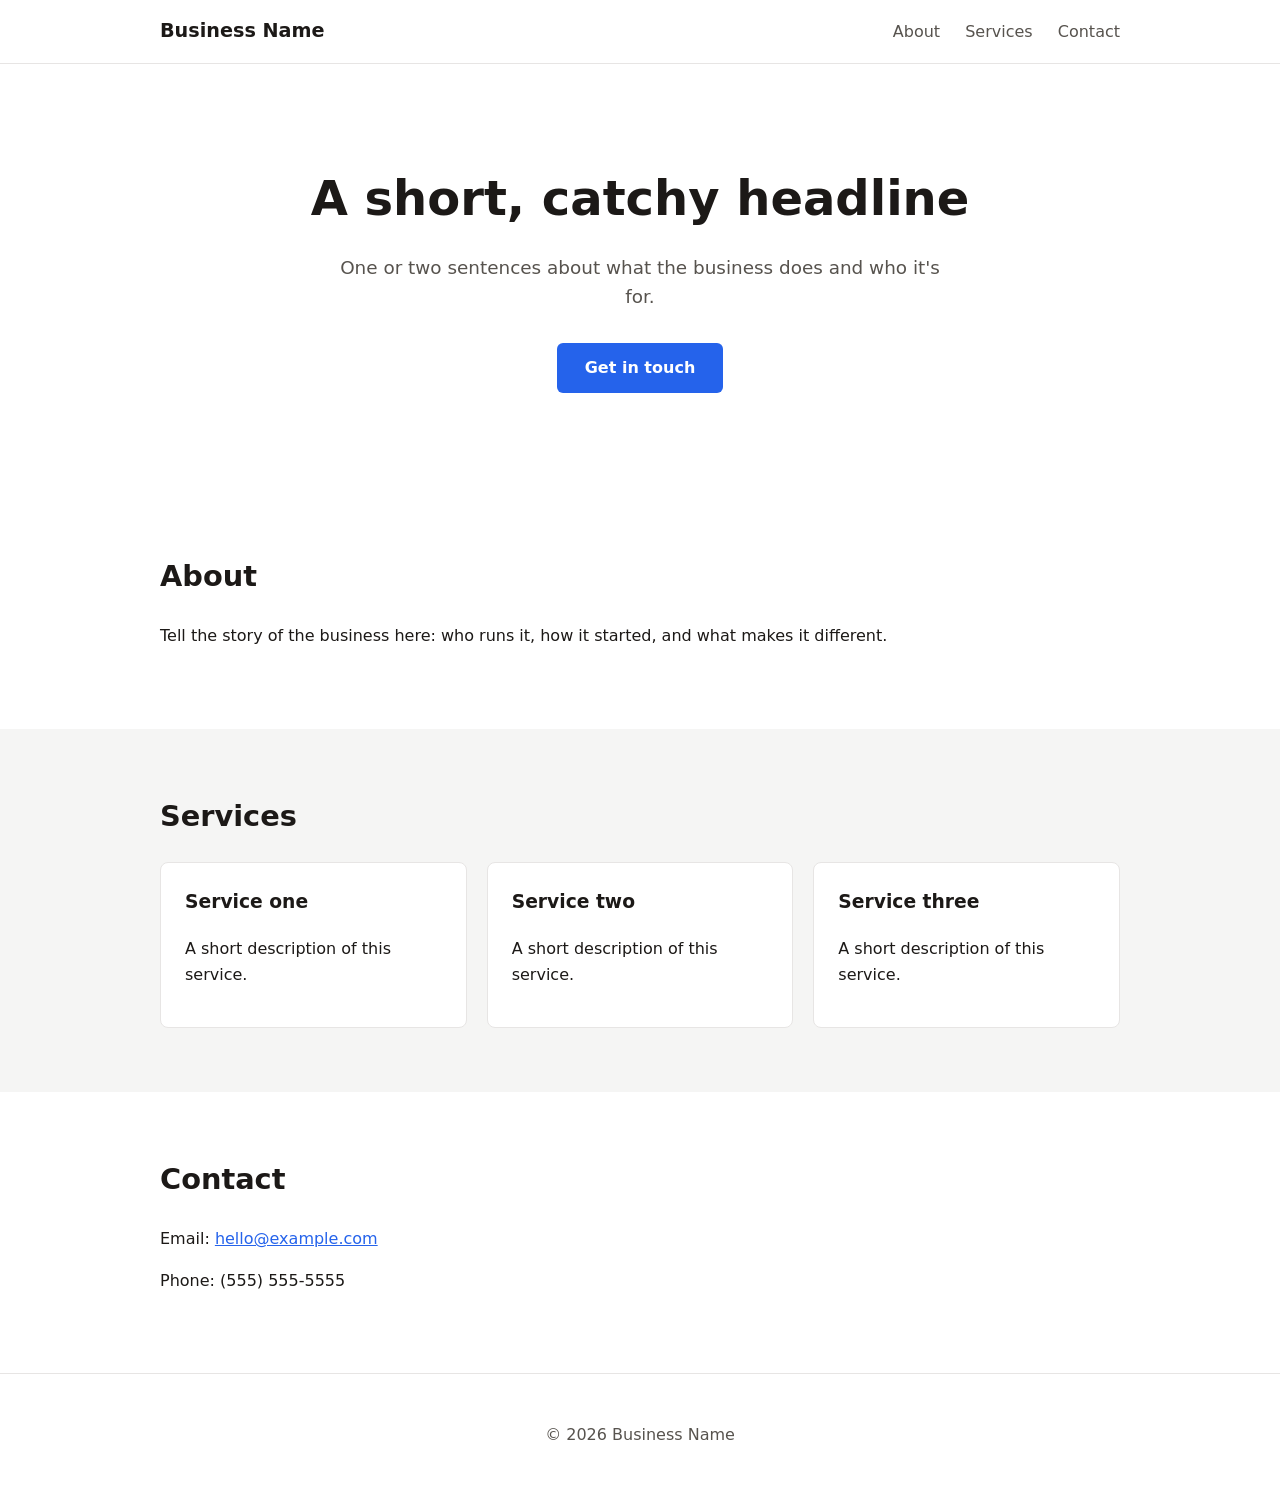
==== index.html @ 0d196f7b "Initial starter website Co-Authored-By: Claude Opus 5.5 <noreply@anthropic.com>" ====
<!DOCTYPE html>
<html lang="en">
<head>
  <meta charset="UTF-8">
  <meta name="viewport" content="width=device-width, initial-scale=1.0">
  <title>Business Name</title>
  <meta name="description" content="A short description of the business.">
  <link rel="stylesheet" href="style.css">
</head>
<body>
  <header class="site-header">
    <div class="container nav">
      <a href="#" class="logo">Business Name</a>
      <nav>
        <a href="#about">About</a>
        <a href="#services">Services</a>
        <a href="#contact">Contact</a>
      </nav>
    </div>
  </header>

  <main>
    <section class="hero">
      <div class="container">
        <h1>A short, catchy headline</h1>
        <p>One or two sentences about what the business does and who it's for.</p>
        <a href="#contact" class="button">Get in touch</a>
      </div>
    </section>

    <section id="about" class="section">
      <div class="container">
        <h2>About</h2>
        <p>Tell the story of the business here: who runs it, how it started, and what makes it different.</p>
      </div>
    </section>

    <section id="services" class="section alt">
      <div class="container">
        <h2>Services</h2>
        <div class="cards">
          <div class="card">
            <h3>Service one</h3>
            <p>A short description of this service.</p>
          </div>
          <div class="card">
            <h3>Service two</h3>
            <p>A short description of this service.</p>
          </div>
          <div class="card">
            <h3>Service three</h3>
            <p>A short description of this service.</p>
          </div>
        </div>
      </div>
    </section>

    <section id="contact" class="section">
      <div class="container">
        <h2>Contact</h2>
        <p>Email: <a href="mailto:hello@example.com">hello@example.com</a></p>
        <p>Phone: (555) 555-5555</p>
      </div>
    </section>
  </main>

  <footer class="site-footer">
    <div class="container">
      <p>&copy; <span id="year"></span> Business Name</p>
    </div>
  </footer>

  <script>document.getElementById('year').textContent = new Date().getFullYear();</script>
</body>
</html>
---- style.css ----
:root {
  --color-bg: #ffffff;
  --color-alt-bg: #f5f5f4;
  --color-text: #1c1917;
  --color-muted: #57534e;
  --color-accent: #2563eb;
  --font: system-ui, -apple-system, "Segoe UI", Roboto, sans-serif;
  --max-width: 1000px;
}

* { box-sizing: border-box; }

body {
  margin: 0;
  font-family: var(--font);
  color: var(--color-text);
  background: var(--color-bg);
  line-height: 1.6;
}

a { color: var(--color-accent); }

.container {
  max-width: var(--max-width);
  margin: 0 auto;
  padding: 0 20px;
}

.site-header {
  border-bottom: 1px solid #e7e5e4;
  position: sticky;
  top: 0;
  background: var(--color-bg);
}

.nav {
  display: flex;
  justify-content: space-between;
  align-items: center;
  flex-wrap: wrap;
  gap: 12px;
  padding-top: 16px;
  padding-bottom: 16px;
}

.logo {
  font-weight: 700;
  font-size: 1.2rem;
  color: var(--color-text);
  text-decoration: none;
}

nav a {
  margin-left: 20px;
  color: var(--color-muted);
  text-decoration: none;
}
nav a:first-child { margin-left: 0; }
nav a:hover { color: var(--color-text); }

.hero {
  padding: 96px 0;
  text-align: center;
}
.hero h1 { font-size: clamp(2rem, 5vw, 3rem); margin: 0 0 16px; }
.hero p { font-size: 1.15rem; color: var(--color-muted); max-width: 600px; margin: 0 auto 32px; }

.button {
  display: inline-block;
  padding: 12px 28px;
  background: var(--color-accent);
  color: #fff;
  border-radius: 6px;
  text-decoration: none;
  font-weight: 600;
}
.button:hover { opacity: 0.9; }

.section { padding: 64px 0; }
.section.alt { background: var(--color-alt-bg); }
.section h2 { font-size: 1.8rem; margin-top: 0; }

.cards {
  display: grid;
  grid-template-columns: repeat(auto-fit, minmax(240px, 1fr));
  gap: 20px;
}
.card {
  background: var(--color-bg);
  padding: 24px;
  border-radius: 8px;
  border: 1px solid #e7e5e4;
}
.card h3 { margin-top: 0; }

.site-footer {
  padding: 32px 0;
  text-align: center;
  color: var(--color-muted);
  border-top: 1px solid #e7e5e4;
}
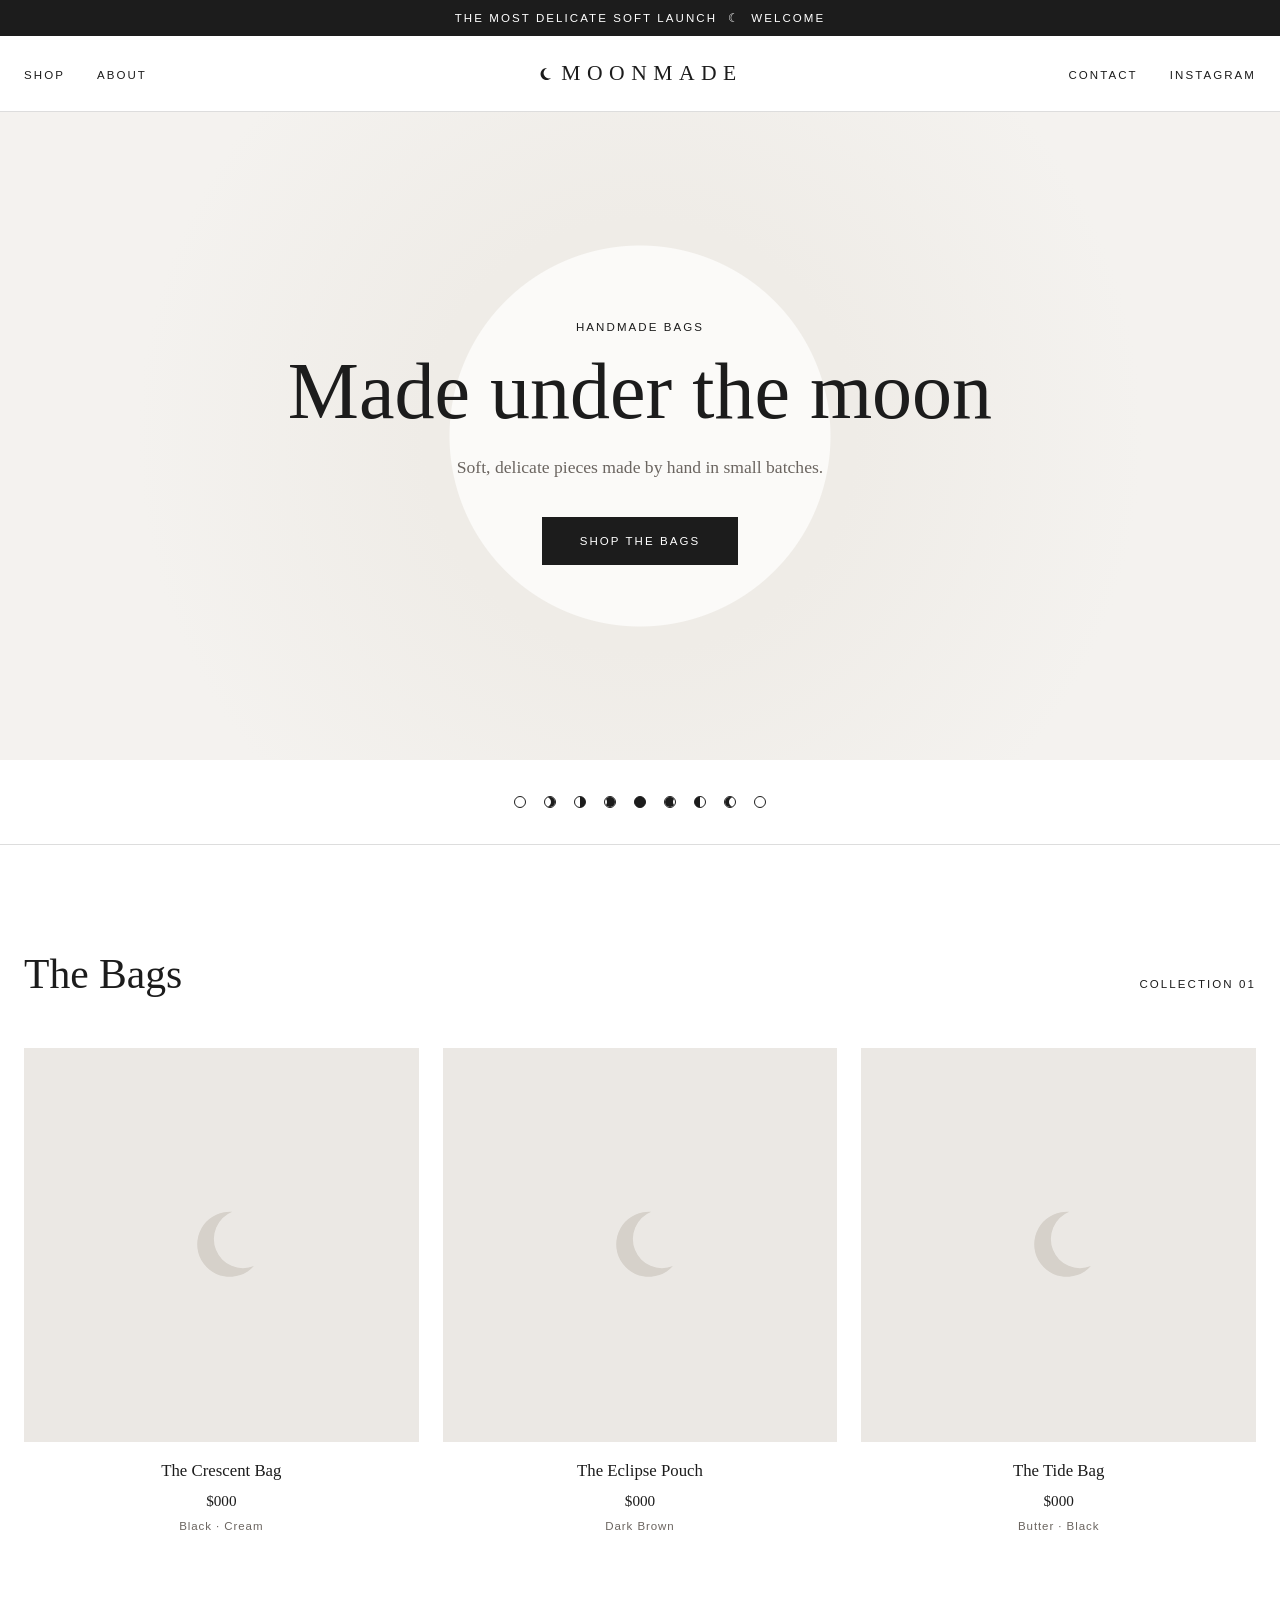
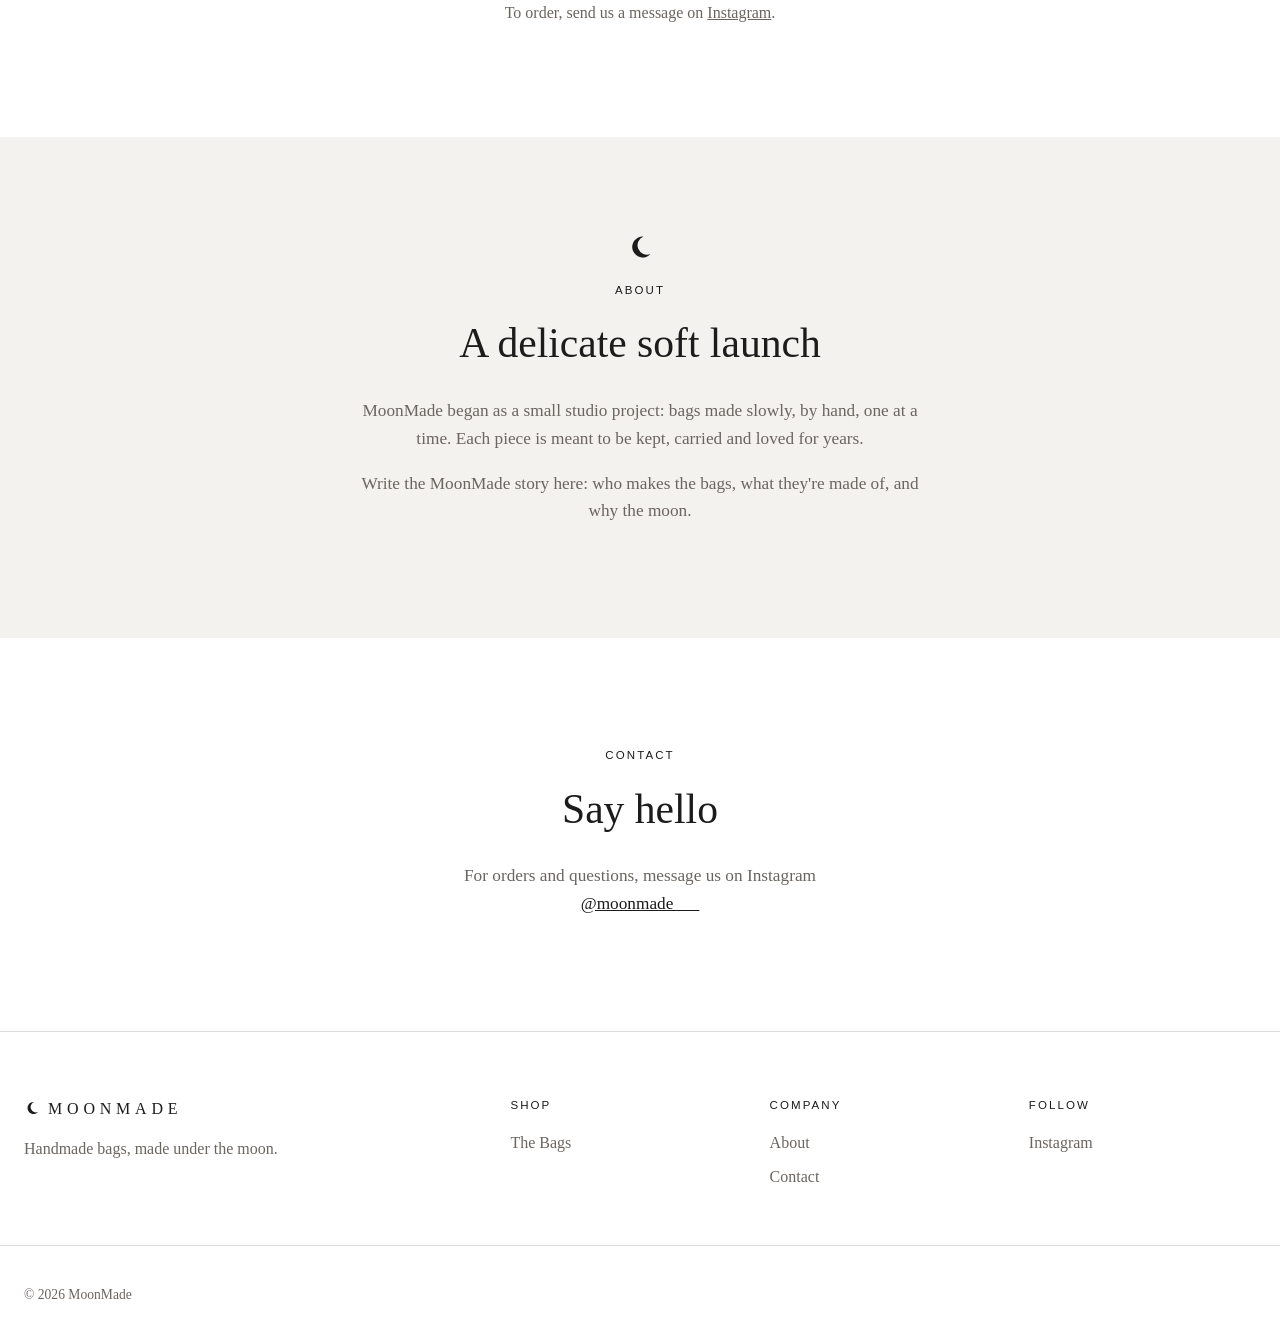
==== commit e2c15683: "Redesign as MoonMade: minimal serif style with moon details Co-Authored-By: Claude Opus 5.5 <noreply" ====
--- a/index.html
+++ b/index.html
@@ -3,70 +3,143 @@
 <head>
   <meta charset="UTF-8">
   <meta name="viewport" content="width=device-width, initial-scale=1.0">
-  <title>Business Name</title>
-  <meta name="description" content="A short description of the business.">
+  <title>MoonMade</title>
+  <meta name="description" content="MoonMade — handmade bags. The most delicate soft launch.">
+  <link rel="icon" href="data:image/svg+xml,<svg xmlns='http://www.w3.org/2000/svg' viewBox='0 0 32 32'><path d='M20 4a12 12 0 1 0 8 20A10 10 0 0 1 20 4z' fill='%231c1c1c'/></svg>">
   <link rel="stylesheet" href="style.css">
 </head>
 <body>
+  <!-- Reusable crescent moon shape -->
+  <svg width="0" height="0" style="position:absolute" aria-hidden="true">
+    <symbol id="moon" viewBox="0 0 32 32"><path d="M20 4a12 12 0 1 0 8 20A10 10 0 0 1 20 4z"/></symbol>
+  </svg>
+
+  <div class="announcement">The most delicate soft launch &nbsp;☾&nbsp; Welcome</div>
+
   <header class="site-header">
     <div class="container nav">
-      <a href="#" class="logo">Business Name</a>
-      <nav>
+      <nav class="nav-left">
+        <a href="#shop">Shop</a>
         <a href="#about">About</a>
-        <a href="#services">Services</a>
+      </nav>
+      <a href="#" class="logo" aria-label="MoonMade home">
+        <svg class="logo-moon"><use href="#moon"/></svg>MOONMADE
+      </a>
+      <nav class="nav-right">
         <a href="#contact">Contact</a>
+        <a href="https://www.instagram.com/moonmade___/" target="_blank" rel="noopener">Instagram</a>
       </nav>
     </div>
   </header>
 
   <main>
     <section class="hero">
-      <div class="container">
-        <h1>A short, catchy headline</h1>
-        <p>One or two sentences about what the business does and who it's for.</p>
-        <a href="#contact" class="button">Get in touch</a>
+      <div class="hero-inner">
+        <p class="eyebrow">Handmade bags</p>
+        <h1>Made under the moon</h1>
+        <p class="hero-text">Soft, delicate pieces made by hand in small batches.</p>
+        <a href="#shop" class="button">Shop the bags</a>
       </div>
     </section>
 
-    <section id="about" class="section">
+    <!-- Moon phase divider -->
+    <div class="phases" aria-hidden="true">
+      <span class="phase p-new"></span>
+      <span class="phase p-crescent"></span>
+      <span class="phase p-half"></span>
+      <span class="phase p-gibbous"></span>
+      <span class="phase p-full"></span>
+      <span class="phase p-gibbous r"></span>
+      <span class="phase p-half r"></span>
+      <span class="phase p-crescent r"></span>
+      <span class="phase p-new"></span>
+    </div>
+
+    <section id="shop" class="section">
       <div class="container">
-        <h2>About</h2>
-        <p>Tell the story of the business here: who runs it, how it started, and what makes it different.</p>
+        <div class="section-head">
+          <h2>The Bags</h2>
+          <p class="eyebrow">Collection 01</p>
+        </div>
+
+        <!--
+          To add a real photo: put it in the images/ folder, then replace the
+          <div class="product-img placeholder">...</div> with:
+          <img class="product-img" src="images/your-photo.jpg" alt="Describe the bag">
+        -->
+        <div class="products">
+          <a class="product" href="https://www.instagram.com/moonmade___/" target="_blank" rel="noopener">
+            <div class="product-img placeholder"><svg><use href="#moon"/></svg></div>
+            <div class="product-info">
+              <h3>The Crescent Bag</h3>
+              <p class="price">$000</p>
+              <p class="variant">Black · Cream</p>
+            </div>
+          </a>
+          <a class="product" href="https://www.instagram.com/moonmade___/" target="_blank" rel="noopener">
+            <div class="product-img placeholder"><svg><use href="#moon"/></svg></div>
+            <div class="product-info">
+              <h3>The Eclipse Pouch</h3>
+              <p class="price">$000</p>
+              <p class="variant">Dark Brown</p>
+            </div>
+          </a>
+          <a class="product" href="https://www.instagram.com/moonmade___/" target="_blank" rel="noopener">
+            <div class="product-img placeholder"><svg><use href="#moon"/></svg></div>
+            <div class="product-info">
+              <h3>The Tide Bag</h3>
+              <p class="price">$000</p>
+              <p class="variant">Butter · Black</p>
+            </div>
+          </a>
+        </div>
+
+        <p class="shop-note">To order, send us a message on <a href="https://www.instagram.com/moonmade___/" target="_blank" rel="noopener">Instagram</a>.</p>
       </div>
     </section>
 
-    <section id="services" class="section alt">
-      <div class="container">
-        <h2>Services</h2>
-        <div class="cards">
-          <div class="card">
-            <h3>Service one</h3>
-            <p>A short description of this service.</p>
-          </div>
-          <div class="card">
-            <h3>Service two</h3>
-            <p>A short description of this service.</p>
-          </div>
-          <div class="card">
-            <h3>Service three</h3>
-            <p>A short description of this service.</p>
-          </div>
-        </div>
+    <section id="about" class="section alt">
+      <div class="container about">
+        <svg class="about-moon"><use href="#moon"/></svg>
+        <p class="eyebrow">About</p>
+        <h2>A delicate soft launch</h2>
+        <p>MoonMade began as a small studio project: bags made slowly, by hand, one at a time. Each piece is meant to be kept, carried and loved for years.</p>
+        <p>Write the MoonMade story here: who makes the bags, what they're made of, and why the moon.</p>
       </div>
     </section>
 
     <section id="contact" class="section">
-      <div class="container">
-        <h2>Contact</h2>
-        <p>Email: <a href="mailto:hello@example.com">hello@example.com</a></p>
-        <p>Phone: (555) 555-5555</p>
+      <div class="container contact">
+        <p class="eyebrow">Contact</p>
+        <h2>Say hello</h2>
+        <p>For orders and questions, message us on Instagram<br>
+          <a href="https://www.instagram.com/moonmade___/" target="_blank" rel="noopener">@moonmade___</a></p>
       </div>
     </section>
   </main>
 
   <footer class="site-footer">
-    <div class="container">
-      <p>&copy; <span id="year"></span> Business Name</p>
+    <div class="container footer-grid">
+      <div>
+        <a href="#" class="logo small"><svg class="logo-moon"><use href="#moon"/></svg>MOONMADE</a>
+        <p class="footer-text">Handmade bags, made under the moon.</p>
+      </div>
+      <div>
+        <h4>Shop</h4>
+        <a href="#shop">The Bags</a>
+      </div>
+      <div>
+        <h4>Company</h4>
+        <a href="#about">About</a>
+        <a href="#contact">Contact</a>
+      </div>
+      <div>
+        <h4>Follow</h4>
+        <a href="https://www.instagram.com/moonmade___/" target="_blank" rel="noopener">Instagram</a>
+      </div>
+    </div>
+    <div class="container footer-bottom">
+      <p>&copy; <span id="year"></span> MoonMade</p>
     </div>
   </footer>
 
--- a/style.css
+++ b/style.css
@@ -1,101 +1,251 @@
+/* ---- Brand colors & fonts: change these to restyle the whole site ---- */
 :root {
   --color-bg: #ffffff;
-  --color-alt-bg: #f5f5f4;
-  --color-text: #1c1917;
-  --color-muted: #57534e;
-  --color-accent: #2563eb;
-  --font: system-ui, -apple-system, "Segoe UI", Roboto, sans-serif;
-  --max-width: 1000px;
+  --color-alt-bg: #f4f2ef;
+  --color-text: #1c1c1c;
+  --color-muted: #6b6560;
+  --color-border: #dddddd;
+  --color-placeholder: #ebe8e4;
+  --font-serif: "Times New Roman", Times, serif;
+  --font-sans: "Helvetica Neue", Arial, sans-serif;
+  --max-width: 1280px;
 }
 
 * { box-sizing: border-box; }
+html { scroll-behavior: smooth; }
 
 body {
   margin: 0;
-  font-family: var(--font);
+  font-family: var(--font-serif);
   color: var(--color-text);
   background: var(--color-bg);
   line-height: 1.6;
-}
-
-a { color: var(--color-accent); }
+  -webkit-font-smoothing: antialiased;
+}
+
+a { color: inherit; }
+h1, h2, h3 { font-weight: 400; }
 
 .container {
   max-width: var(--max-width);
   margin: 0 auto;
-  padding: 0 20px;
-}
-
+  padding: 0 24px;
+}
+
+/* Small uppercase labels */
+.eyebrow,
+.announcement,
+nav a,
+.button,
+.site-footer h4 {
+  font-family: var(--font-sans);
+  font-size: 0.72rem;
+  text-transform: uppercase;
+  letter-spacing: 0.18em;
+}
+
+.announcement {
+  background: var(--color-text);
+  color: #fff;
+  text-align: center;
+  padding: 9px 16px;
+}
+
+/* ---- Header ---- */
 .site-header {
-  border-bottom: 1px solid #e7e5e4;
   position: sticky;
   top: 0;
+  z-index: 10;
   background: var(--color-bg);
+  border-bottom: 1px solid var(--color-border);
 }
 
 .nav {
-  display: flex;
-  justify-content: space-between;
-  align-items: center;
-  flex-wrap: wrap;
-  gap: 12px;
-  padding-top: 16px;
-  padding-bottom: 16px;
-}
+  display: grid;
+  grid-template-columns: 1fr auto 1fr;
+  align-items: center;
+  padding-top: 20px;
+  padding-bottom: 20px;
+}
+.nav-right { justify-self: end; }
+
+nav a {
+  text-decoration: none;
+  margin-right: 28px;
+}
+.nav-right a { margin-right: 0; margin-left: 28px; }
+nav a:hover { opacity: 0.6; }
 
 .logo {
-  font-weight: 700;
-  font-size: 1.2rem;
-  color: var(--color-text);
-  text-decoration: none;
-}
-
-nav a {
-  margin-left: 20px;
-  color: var(--color-muted);
-  text-decoration: none;
-}
-nav a:first-child { margin-left: 0; }
-nav a:hover { color: var(--color-text); }
-
+  display: inline-flex;
+  align-items: center;
+  gap: 8px;
+  font-size: 1.35rem;
+  letter-spacing: 0.3em;
+  text-decoration: none;
+}
+.logo-moon { width: 16px; height: 16px; fill: currentColor; }
+.logo.small { font-size: 1rem; }
+
+/* ---- Hero ---- */
 .hero {
-  padding: 96px 0;
-  text-align: center;
-}
-.hero h1 { font-size: clamp(2rem, 5vw, 3rem); margin: 0 0 16px; }
-.hero p { font-size: 1.15rem; color: var(--color-muted); max-width: 600px; margin: 0 auto 32px; }
+  min-height: min(72vh, 680px);
+  display: flex;
+  align-items: center;
+  justify-content: center;
+  text-align: center;
+  padding: 80px 24px;
+  background:
+    radial-gradient(circle at 50% 50%, #fbfaf8 0 190px, transparent 191px),
+    radial-gradient(circle at 50% 50%, #efece7 0 30%, var(--color-alt-bg) 70%);
+}
+.hero h1 {
+  font-size: clamp(2.6rem, 7vw, 5rem);
+  line-height: 1.05;
+  margin: 12px 0 20px;
+}
+.hero-text {
+  color: var(--color-muted);
+  font-size: 1.1rem;
+  margin: 0 auto 36px;
+  max-width: 420px;
+}
 
 .button {
   display: inline-block;
-  padding: 12px 28px;
-  background: var(--color-accent);
+  padding: 15px 38px;
+  background: var(--color-text);
   color: #fff;
-  border-radius: 6px;
-  text-decoration: none;
-  font-weight: 600;
-}
-.button:hover { opacity: 0.9; }
-
-.section { padding: 64px 0; }
+  text-decoration: none;
+  transition: opacity 0.2s;
+}
+.button:hover { opacity: 0.8; }
+
+/* ---- Moon phases divider ---- */
+.phases {
+  display: flex;
+  justify-content: center;
+  gap: 18px;
+  padding: 36px 16px;
+  border-bottom: 1px solid var(--color-border);
+}
+.phase {
+  width: 12px;
+  height: 12px;
+  border-radius: 50%;
+  border: 1px solid var(--color-text);
+}
+.p-full { background: var(--color-text); }
+.p-half { background: linear-gradient(90deg, transparent 50%, var(--color-text) 50%); }
+.p-crescent { box-shadow: inset -4px 0 0 var(--color-text); }
+.p-gibbous { box-shadow: inset -8px 0 0 var(--color-text); }
+.p-half.r { background: linear-gradient(90deg, var(--color-text) 50%, transparent 50%); }
+.p-crescent.r { box-shadow: inset 4px 0 0 var(--color-text); }
+.p-gibbous.r { box-shadow: inset 8px 0 0 var(--color-text); }
+
+/* ---- Sections ---- */
+.section { padding: 96px 0; }
 .section.alt { background: var(--color-alt-bg); }
-.section h2 { font-size: 1.8rem; margin-top: 0; }
-
-.cards {
+.section h2 { font-size: clamp(1.8rem, 4vw, 2.6rem); margin: 8px 0 20px; }
+
+.section-head {
+  display: flex;
+  justify-content: space-between;
+  align-items: baseline;
+  margin-bottom: 40px;
+}
+.section-head h2 { margin: 0; }
+
+/* ---- Product grid ---- */
+.products {
   display: grid;
-  grid-template-columns: repeat(auto-fit, minmax(240px, 1fr));
-  gap: 20px;
-}
-.card {
-  background: var(--color-bg);
-  padding: 24px;
-  border-radius: 8px;
-  border: 1px solid #e7e5e4;
-}
-.card h3 { margin-top: 0; }
-
+  grid-template-columns: repeat(3, 1fr);
+  gap: 48px 24px;
+}
+.product { text-decoration: none; display: block; }
+
+.product-img {
+  display: block;
+  width: 100%;
+  aspect-ratio: 1 / 1;
+  object-fit: cover;
+  background: var(--color-placeholder);
+  transition: opacity 0.3s;
+}
+.product:hover .product-img { opacity: 0.85; }
+
+.placeholder {
+  display: flex;
+  align-items: center;
+  justify-content: center;
+}
+.placeholder svg { width: 22%; height: 22%; fill: #d6d1ca; }
+
+.product-info { padding-top: 16px; text-align: center; }
+.product-info h3 { font-size: 1.05rem; margin: 0 0 4px; }
+.price { margin: 0; font-size: 0.95rem; }
+.variant {
+  margin: 4px 0 0;
+  font-family: var(--font-sans);
+  font-size: 0.72rem;
+  color: var(--color-muted);
+  letter-spacing: 0.08em;
+}
+
+.shop-note {
+  text-align: center;
+  margin-top: 64px;
+  color: var(--color-muted);
+}
+
+/* ---- About & Contact ---- */
+.about, .contact {
+  max-width: 620px;
+  text-align: center;
+}
+.about p:not(.eyebrow), .contact p:not(.eyebrow) { color: var(--color-muted); font-size: 1.08rem; }
+.about-moon { width: 28px; height: 28px; fill: var(--color-text); }
+.contact a { color: var(--color-text); }
+
+/* ---- Footer ---- */
 .site-footer {
-  padding: 32px 0;
-  text-align: center;
-  color: var(--color-muted);
-  border-top: 1px solid #e7e5e4;
-}
+  border-top: 1px solid var(--color-border);
+  padding: 64px 0 24px;
+}
+.footer-grid {
+  display: grid;
+  grid-template-columns: 2fr 1fr 1fr 1fr;
+  gap: 32px;
+}
+.site-footer h4 { margin: 0 0 16px; font-weight: 400; }
+.site-footer a:not(.logo) {
+  display: block;
+  text-decoration: none;
+  color: var(--color-muted);
+  margin-bottom: 8px;
+}
+.site-footer a:hover { color: var(--color-text); }
+.footer-text { color: var(--color-muted); margin-top: 12px; }
+.footer-bottom {
+  margin-top: 48px;
+  padding-top: 24px;
+  border-top: 1px solid var(--color-border);
+  font-size: 0.85rem;
+  color: var(--color-muted);
+}
+
+/* ---- Mobile ---- */
+@media (max-width: 800px) {
+  .products { grid-template-columns: repeat(2, 1fr); gap: 36px 16px; }
+  .footer-grid { grid-template-columns: 1fr 1fr; }
+}
+@media (max-width: 600px) {
+  .nav { grid-template-columns: 1fr; justify-items: center; gap: 14px; }
+  .logo { order: -1; }
+  .nav-right { justify-self: center; }
+  nav a { margin: 0 12px; }
+  .nav-right a { margin: 0 12px; }
+  .section { padding: 64px 0; }
+  .section-head { flex-direction: column; gap: 4px; }
+  .phases { gap: 10px; }
+}
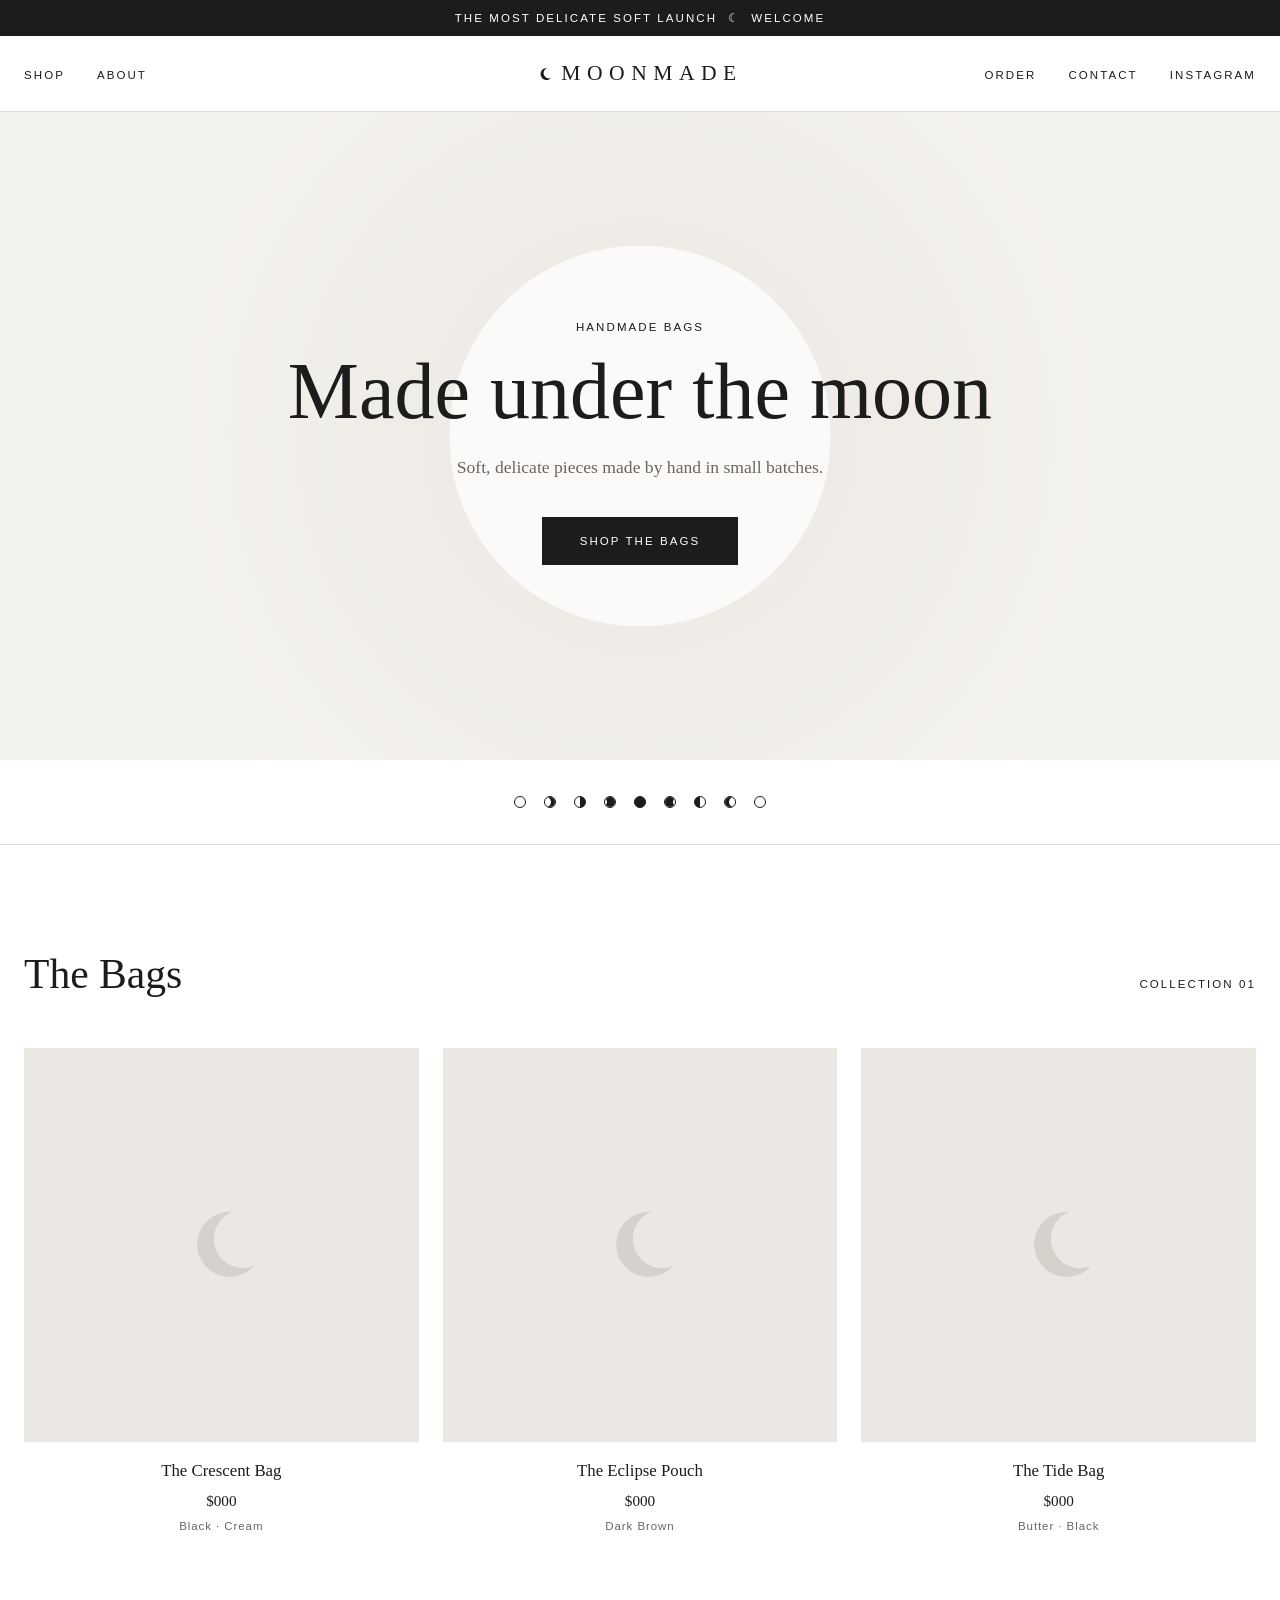
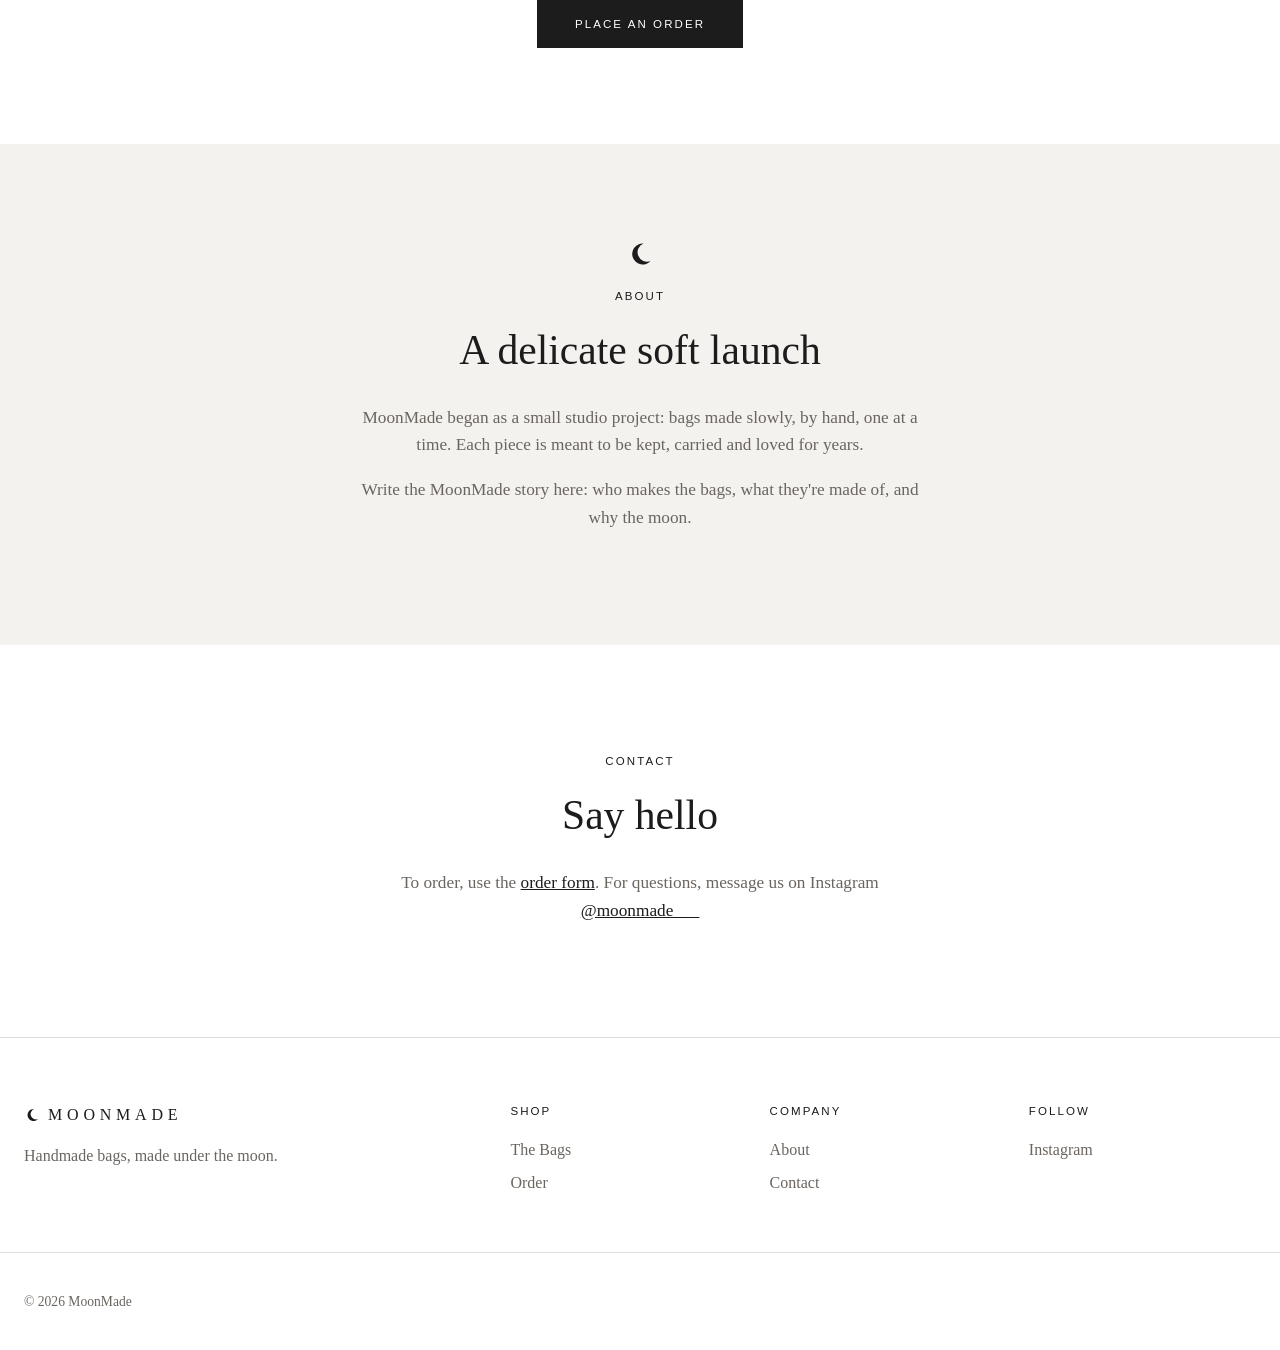
==== commit e40e9d02: "Add order form page that emails orders via FormSubmit Co-Authored-By: Claude Opus 5.5 <noreply@anthr" ====
--- a/index.html
+++ b/index.html
@@ -26,6 +26,7 @@
         <svg class="logo-moon"><use href="#moon"/></svg>MOONMADE
       </a>
       <nav class="nav-right">
+        <a href="order.html">Order</a>
         <a href="#contact">Contact</a>
         <a href="https://www.instagram.com/moonmade___/" target="_blank" rel="noopener">Instagram</a>
       </nav>
@@ -68,7 +69,7 @@
           <img class="product-img" src="images/your-photo.jpg" alt="Describe the bag">
         -->
         <div class="products">
-          <a class="product" href="https://www.instagram.com/moonmade___/" target="_blank" rel="noopener">
+          <a class="product" href="order.html?bag=crescent">
             <div class="product-img placeholder"><svg><use href="#moon"/></svg></div>
             <div class="product-info">
               <h3>The Crescent Bag</h3>
@@ -76,7 +77,7 @@
               <p class="variant">Black · Cream</p>
             </div>
           </a>
-          <a class="product" href="https://www.instagram.com/moonmade___/" target="_blank" rel="noopener">
+          <a class="product" href="order.html?bag=eclipse">
             <div class="product-img placeholder"><svg><use href="#moon"/></svg></div>
             <div class="product-info">
               <h3>The Eclipse Pouch</h3>
@@ -84,7 +85,7 @@
               <p class="variant">Dark Brown</p>
             </div>
           </a>
-          <a class="product" href="https://www.instagram.com/moonmade___/" target="_blank" rel="noopener">
+          <a class="product" href="order.html?bag=tide">
             <div class="product-img placeholder"><svg><use href="#moon"/></svg></div>
             <div class="product-info">
               <h3>The Tide Bag</h3>
@@ -94,7 +95,7 @@
           </a>
         </div>
 
-        <p class="shop-note">To order, send us a message on <a href="https://www.instagram.com/moonmade___/" target="_blank" rel="noopener">Instagram</a>.</p>
+        <div class="shop-note"><a href="order.html" class="button">Place an order</a></div>
       </div>
     </section>
 
@@ -112,7 +113,7 @@
       <div class="container contact">
         <p class="eyebrow">Contact</p>
         <h2>Say hello</h2>
-        <p>For orders and questions, message us on Instagram<br>
+        <p>To order, use the <a href="order.html">order form</a>. For questions, message us on Instagram<br>
           <a href="https://www.instagram.com/moonmade___/" target="_blank" rel="noopener">@moonmade___</a></p>
       </div>
     </section>
@@ -127,6 +128,7 @@
       <div>
         <h4>Shop</h4>
         <a href="#shop">The Bags</a>
+        <a href="order.html">Order</a>
       </div>
       <div>
         <h4>Company</h4>
--- a/style.css
+++ b/style.css
@@ -207,6 +207,92 @@
 .about-moon { width: 28px; height: 28px; fill: var(--color-text); }
 .contact a { color: var(--color-text); }
 
+/* ---- Order page ---- */
+.order { max-width: 720px; }
+.order-head, .order-success { text-align: center; margin-bottom: 56px; }
+.order-intro, .order-success p { color: var(--color-muted); font-size: 1.08rem; }
+
+.order-form fieldset {
+  border: 0;
+  border-top: 1px solid var(--color-border);
+  margin: 0 0 40px;
+  padding: 28px 0 0;
+}
+.order-form legend {
+  font-family: var(--font-sans);
+  font-size: 0.72rem;
+  text-transform: uppercase;
+  letter-spacing: 0.18em;
+  padding-right: 16px;
+}
+
+.field { display: block; margin-bottom: 22px; }
+.field > span {
+  display: block;
+  margin-bottom: 8px;
+  font-family: var(--font-sans);
+  font-size: 0.7rem;
+  text-transform: uppercase;
+  letter-spacing: 0.14em;
+  color: var(--color-muted);
+}
+.field em { font-style: normal; text-transform: none; letter-spacing: 0; }
+
+.field input,
+.field select,
+.field textarea {
+  width: 100%;
+  padding: 13px 14px;
+  font: inherit;
+  font-size: 1rem;
+  color: var(--color-text);
+  background: var(--color-bg);
+  border: 1px solid var(--color-border);
+  border-radius: 0;
+  appearance: none;
+  -webkit-appearance: none;
+}
+.field select {
+  background-image: url("data:image/svg+xml,<svg xmlns='http://www.w3.org/2000/svg' width='10' height='6'><path d='M0 0l5 6 5-6z' fill='%231c1c1c'/></svg>");
+  background-repeat: no-repeat;
+  background-position: right 14px center;
+  padding-right: 36px;
+}
+.field textarea { resize: vertical; }
+.field input:focus,
+.field select:focus,
+.field textarea:focus {
+  outline: none;
+  border-color: var(--color-text);
+}
+.submitted .field :invalid { border-color: #a4413a; }
+
+.field-row { display: grid; grid-template-columns: 1fr 1fr; gap: 0 20px; }
+.field-row.three { grid-template-columns: 2fr 1.5fr 1fr; }
+
+.summary p { margin: 0; padding: 12px 0; font-size: 1.15rem; }
+
+.choice-row { display: flex; gap: 12px; margin-bottom: 24px; flex-wrap: wrap; }
+.choice { cursor: pointer; }
+.choice input { position: absolute; opacity: 0; }
+.choice span {
+  display: inline-block;
+  padding: 12px 22px;
+  border: 1px solid var(--color-border);
+  font-family: var(--font-sans);
+  font-size: 0.72rem;
+  text-transform: uppercase;
+  letter-spacing: 0.14em;
+}
+.choice input:checked + span { border-color: var(--color-text); background: var(--color-text); color: #fff; }
+.choice input:focus-visible + span { outline: 2px solid var(--color-text); outline-offset: 2px; }
+
+.honey { position: absolute; left: -9999px; }
+
+.form-error { color: #a4413a; margin: 0 0 20px; }
+.order-form .button { border: 0; cursor: pointer; width: 100%; font-size: 0.8rem; }
+.order-form .button:disabled { opacity: 0.5; cursor: wait; }
+
 /* ---- Footer ---- */
 .site-footer {
   border-top: 1px solid var(--color-border);
@@ -248,4 +334,5 @@
   .section { padding: 64px 0; }
   .section-head { flex-direction: column; gap: 4px; }
   .phases { gap: 10px; }
-}
+  .field-row, .field-row.three { grid-template-columns: 1fr; }
+}
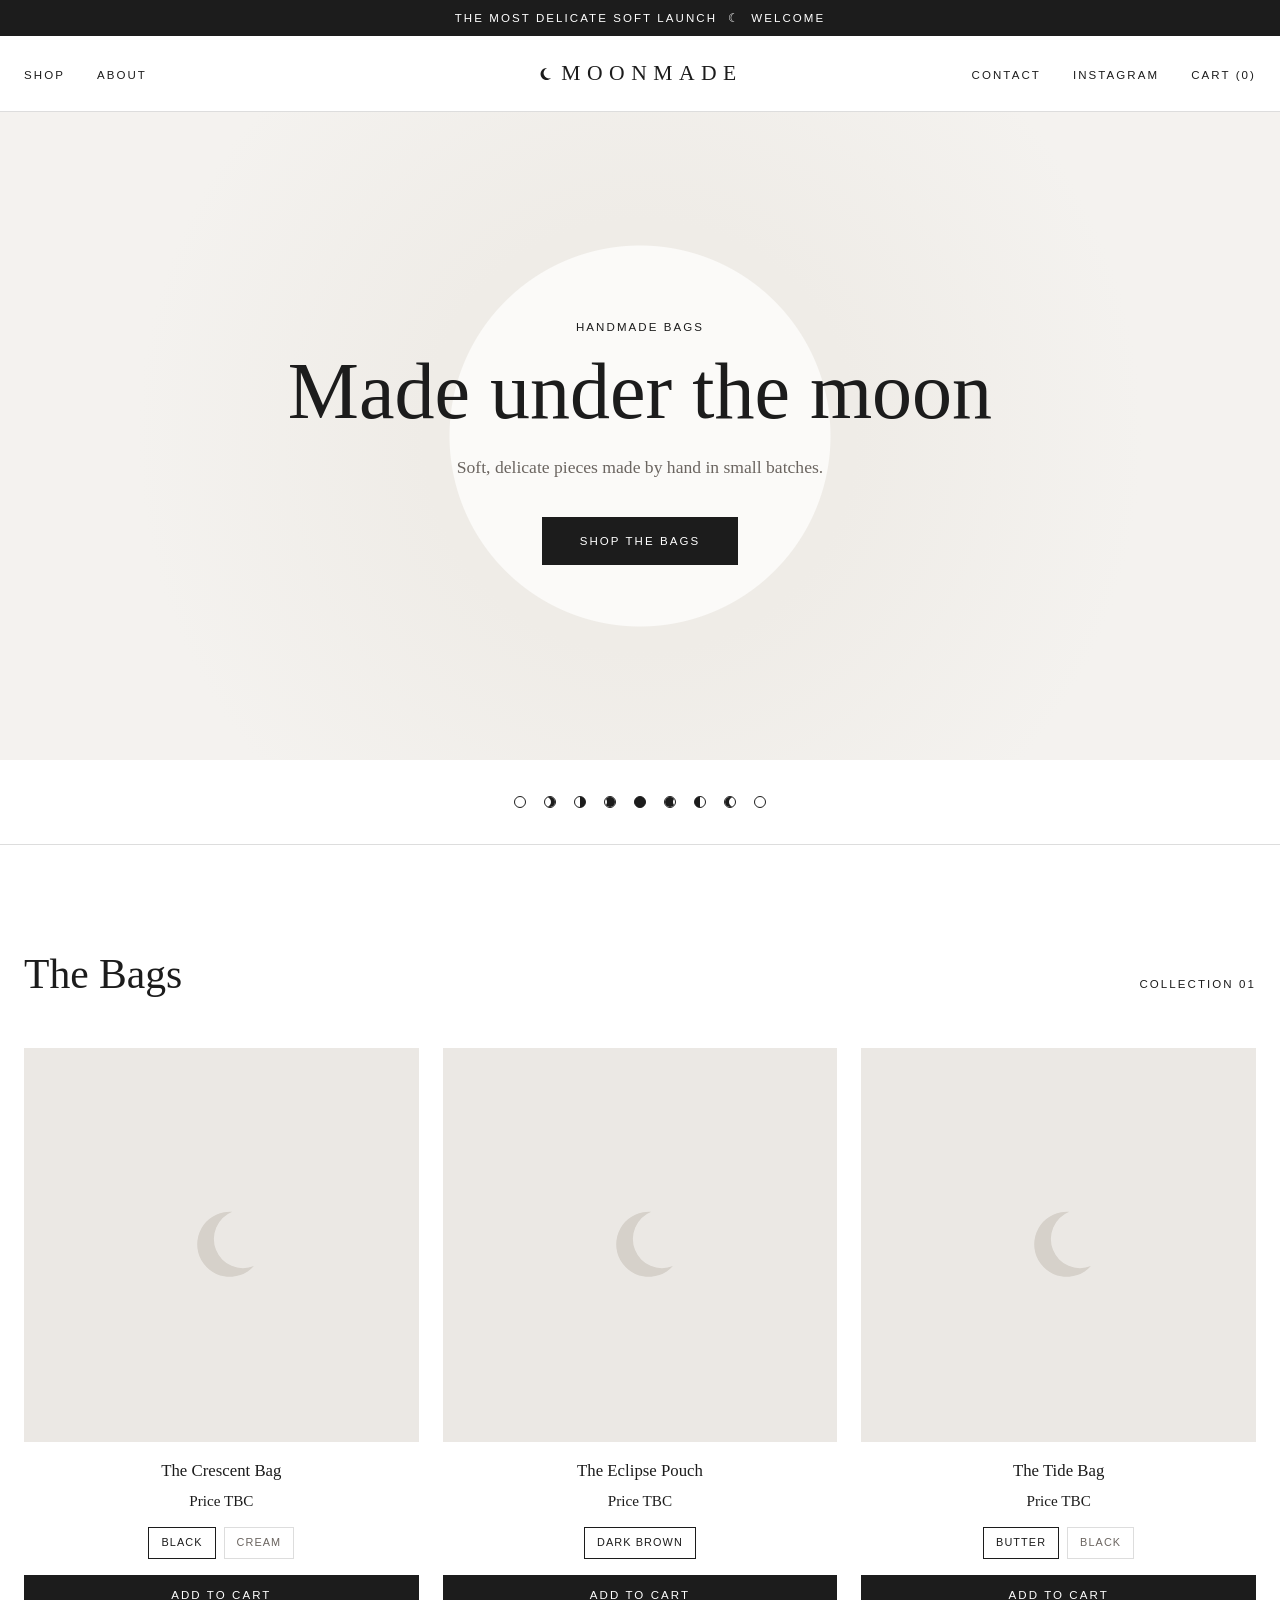
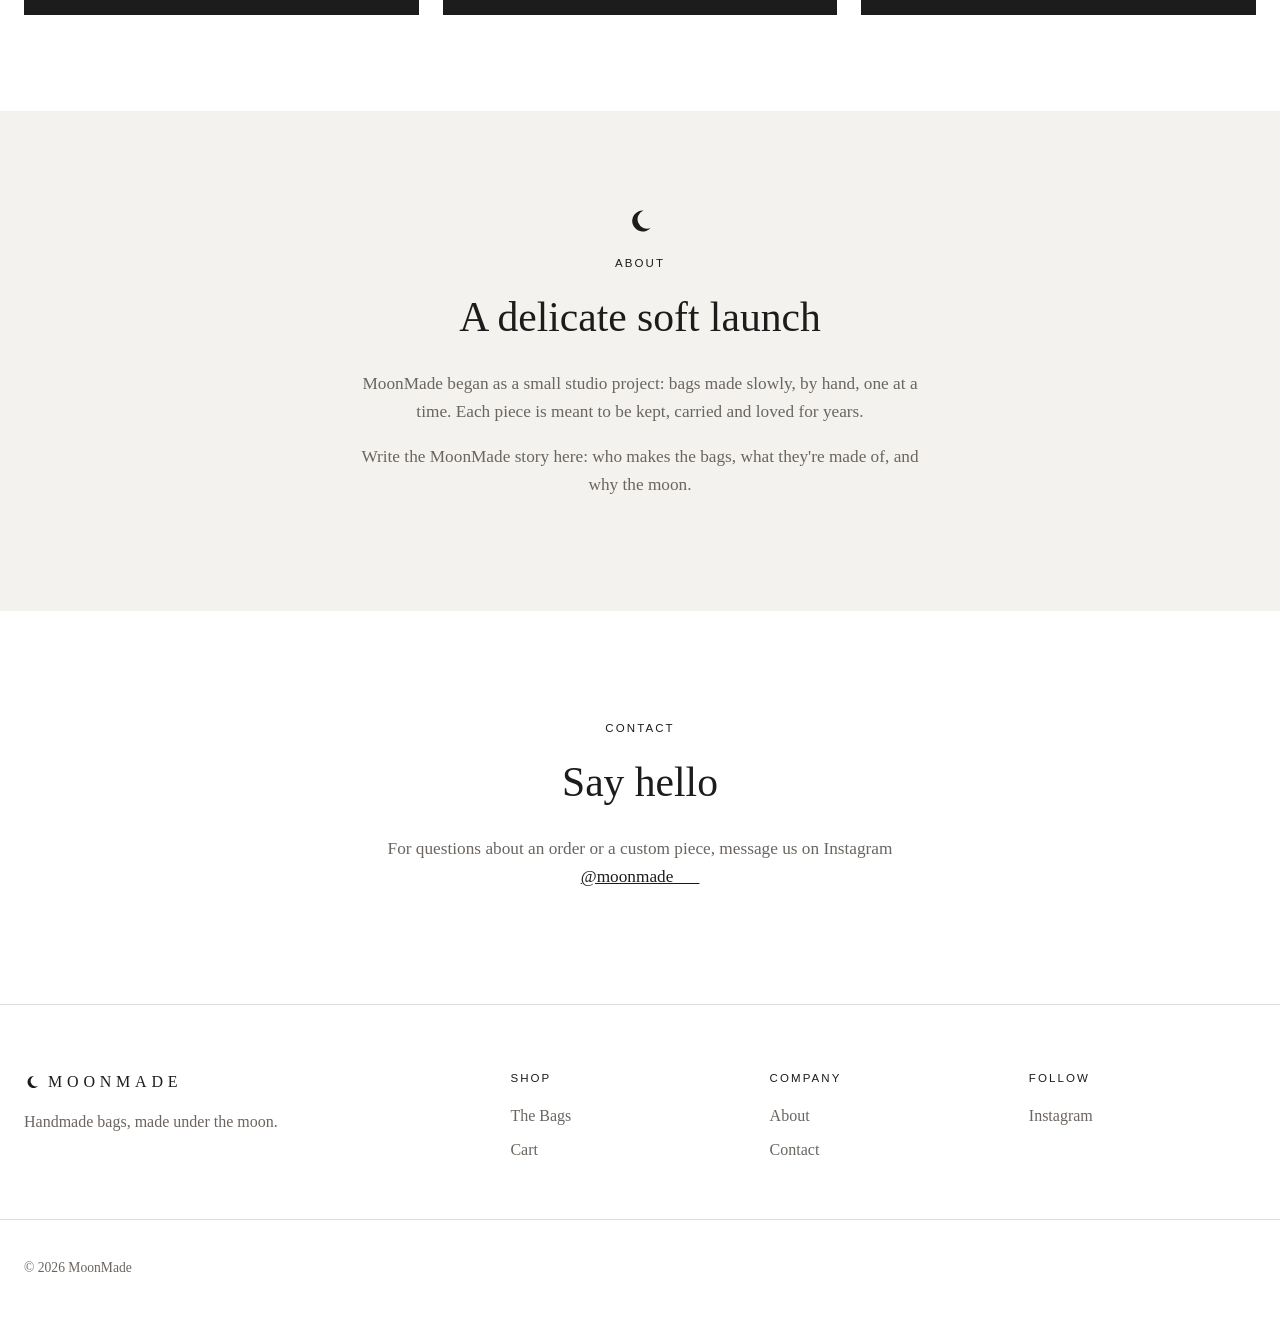
==== commit 18ce5166: "Switch to add-to-cart shop with cart drawer and checkout page Co-Authored-By: Claude Opus 5.5 <norep" ====
--- a/index.html
+++ b/index.html
@@ -26,9 +26,9 @@
         <svg class="logo-moon"><use href="#moon"/></svg>MOONMADE
       </a>
       <nav class="nav-right">
-        <a href="order.html">Order</a>
         <a href="#contact">Contact</a>
         <a href="https://www.instagram.com/moonmade___/" target="_blank" rel="noopener">Instagram</a>
+        <a href="#" class="cart-link" data-cart-open>Cart (<span data-cart-count>0</span>)</a>
       </nav>
     </div>
   </header>
@@ -63,39 +63,8 @@
           <p class="eyebrow">Collection 01</p>
         </div>
 
-        <!--
-          To add a real photo: put it in the images/ folder, then replace the
-          <div class="product-img placeholder">...</div> with:
-          <img class="product-img" src="images/your-photo.jpg" alt="Describe the bag">
-        -->
-        <div class="products">
-          <a class="product" href="order.html?bag=crescent">
-            <div class="product-img placeholder"><svg><use href="#moon"/></svg></div>
-            <div class="product-info">
-              <h3>The Crescent Bag</h3>
-              <p class="price">$000</p>
-              <p class="variant">Black · Cream</p>
-            </div>
-          </a>
-          <a class="product" href="order.html?bag=eclipse">
-            <div class="product-img placeholder"><svg><use href="#moon"/></svg></div>
-            <div class="product-info">
-              <h3>The Eclipse Pouch</h3>
-              <p class="price">$000</p>
-              <p class="variant">Dark Brown</p>
-            </div>
-          </a>
-          <a class="product" href="order.html?bag=tide">
-            <div class="product-img placeholder"><svg><use href="#moon"/></svg></div>
-            <div class="product-info">
-              <h3>The Tide Bag</h3>
-              <p class="price">$000</p>
-              <p class="variant">Butter · Black</p>
-            </div>
-          </a>
-        </div>
-
-        <div class="shop-note"><a href="order.html" class="button">Place an order</a></div>
+        <!-- The bags are listed in products.js -->
+        <div class="products" id="product-grid"></div>
       </div>
     </section>
 
@@ -113,7 +82,7 @@
       <div class="container contact">
         <p class="eyebrow">Contact</p>
         <h2>Say hello</h2>
-        <p>To order, use the <a href="order.html">order form</a>. For questions, message us on Instagram<br>
+        <p>For questions about an order or a custom piece, message us on Instagram<br>
           <a href="https://www.instagram.com/moonmade___/" target="_blank" rel="noopener">@moonmade___</a></p>
       </div>
     </section>
@@ -128,7 +97,7 @@
       <div>
         <h4>Shop</h4>
         <a href="#shop">The Bags</a>
-        <a href="order.html">Order</a>
+        <a href="#" data-cart-open>Cart</a>
       </div>
       <div>
         <h4>Company</h4>
@@ -145,6 +114,8 @@
     </div>
   </footer>
 
+  <script src="products.js"></script>
+  <script src="cart.js"></script>
   <script>document.getElementById('year').textContent = new Date().getFullYear();</script>
 </body>
 </html>
--- a/style.css
+++ b/style.css
@@ -12,6 +12,7 @@
 }
 
 * { box-sizing: border-box; }
+[hidden] { display: none !important; }
 html { scroll-behavior: smooth; }
 
 body {
@@ -208,7 +209,7 @@
 .contact a { color: var(--color-text); }
 
 /* ---- Order page ---- */
-.order { max-width: 720px; }
+.checkout { max-width: 1100px; }
 .order-head, .order-success { text-align: center; margin-bottom: 56px; }
 .order-intro, .order-success p { color: var(--color-muted); font-size: 1.08rem; }
 
@@ -270,8 +271,6 @@
 .field-row { display: grid; grid-template-columns: 1fr 1fr; gap: 0 20px; }
 .field-row.three { grid-template-columns: 2fr 1.5fr 1fr; }
 
-.summary p { margin: 0; padding: 12px 0; font-size: 1.15rem; }
-
 .choice-row { display: flex; gap: 12px; margin-bottom: 24px; flex-wrap: wrap; }
 .choice { cursor: pointer; }
 .choice input { position: absolute; opacity: 0; }
@@ -290,8 +289,194 @@
 .honey { position: absolute; left: -9999px; }
 
 .form-error { color: #a4413a; margin: 0 0 20px; }
-.order-form .button { border: 0; cursor: pointer; width: 100%; font-size: 0.8rem; }
+.order-form .button { width: 100%; }
 .order-form .button:disabled { opacity: 0.5; cursor: wait; }
+
+/* ---- Buttons without a box ---- */
+button.button { border: 0; cursor: pointer; font-size: 0.72rem; }
+.link-btn {
+  background: none;
+  border: 0;
+  padding: 0;
+  cursor: pointer;
+  font: inherit;
+  font-size: 0.85rem;
+  color: var(--color-muted);
+  text-decoration: underline;
+  text-underline-offset: 3px;
+}
+.link-btn:hover { color: var(--color-text); }
+nav a.cart-link { color: var(--color-text); }
+
+/* ---- Product colour options + add to cart ---- */
+.swatches {
+  display: flex;
+  justify-content: center;
+  flex-wrap: wrap;
+  gap: 8px;
+  margin: 14px 0 16px;
+}
+.swatch { cursor: pointer; }
+.swatch input { position: absolute; opacity: 0; }
+.swatch span {
+  display: inline-block;
+  padding: 6px 12px;
+  border: 1px solid var(--color-border);
+  font-family: var(--font-sans);
+  font-size: 0.68rem;
+  letter-spacing: 0.1em;
+  text-transform: uppercase;
+  color: var(--color-muted);
+}
+.swatch input:checked + span { border-color: var(--color-text); color: var(--color-text); }
+.swatch input:focus-visible + span { outline: 2px solid var(--color-text); outline-offset: 2px; }
+.add-btn { width: 100%; padding: 14px 20px; }
+
+/* ---- Cart drawer ---- */
+.drawer-overlay {
+  position: fixed;
+  inset: 0;
+  z-index: 50;
+  background: rgba(28, 28, 28, 0.35);
+  opacity: 0;
+  visibility: hidden;
+  transition: opacity 0.3s, visibility 0.3s;
+}
+.cart-drawer {
+  position: fixed;
+  top: 0;
+  right: 0;
+  bottom: 0;
+  z-index: 51;
+  width: min(420px, 100%);
+  display: flex;
+  flex-direction: column;
+  background: var(--color-bg);
+  transform: translateX(100%);
+  visibility: hidden;
+  transition: transform 0.35s ease, visibility 0.35s;
+}
+.cart-open { overflow: hidden; }
+.cart-open .drawer-overlay { opacity: 1; visibility: visible; }
+.cart-open .cart-drawer { transform: none; visibility: visible; }
+
+.drawer-head {
+  display: flex;
+  justify-content: space-between;
+  align-items: center;
+  padding: 20px 24px;
+  border-bottom: 1px solid var(--color-border);
+}
+.drawer-head .eyebrow { margin: 0; }
+.drawer-close {
+  background: none;
+  border: 0;
+  font-size: 1.8rem;
+  line-height: 1;
+  cursor: pointer;
+  color: var(--color-text);
+}
+.drawer-body { flex: 1; overflow-y: auto; padding: 0 24px; }
+.drawer-foot { padding: 24px; border-top: 1px solid var(--color-border); }
+.drawer-foot .button { display: block; text-align: center; }
+.drawer-note { color: var(--color-muted); font-size: 0.85rem; margin: 6px 0 20px; }
+
+.subtotal {
+  display: flex;
+  justify-content: space-between;
+  align-items: baseline;
+  font-size: 1.1rem;
+}
+
+.cart-line {
+  display: grid;
+  grid-template-columns: 80px 1fr auto;
+  gap: 16px;
+  padding: 20px 0;
+  border-bottom: 1px solid var(--color-border);
+}
+.cart-thumb {
+  display: block;
+  width: 80px;
+  aspect-ratio: 1 / 1;
+  object-fit: cover;
+  background: var(--color-placeholder);
+}
+.cart-thumb.placeholder { display: flex; }
+.cart-thumb.placeholder svg { width: 30%; height: 30%; fill: #d6d1ca; }
+.cart-line p { margin: 0; }
+.cart-line-name { font-size: 1rem; }
+.cart-line-end { display: flex; flex-direction: column; align-items: flex-end; justify-content: space-between; }
+
+.qty {
+  display: inline-flex;
+  align-items: center;
+  margin-top: 10px;
+  border: 1px solid var(--color-border);
+}
+.qty button {
+  width: 30px;
+  height: 30px;
+  background: none;
+  border: 0;
+  cursor: pointer;
+  font-size: 1rem;
+  color: var(--color-text);
+}
+.qty span { min-width: 24px; text-align: center; font-size: 0.9rem; }
+
+.cart-empty {
+  display: flex;
+  flex-direction: column;
+  align-items: center;
+  gap: 4px;
+  padding: 80px 0;
+  color: var(--color-muted);
+}
+.cart-empty svg { width: 28px; height: 28px; fill: #d6d1ca; }
+.cart-empty.page .button { margin-top: 16px; }
+
+/* ---- Checkout ---- */
+.checkout-grid {
+  display: grid;
+  grid-template-columns: 1fr 380px;
+  gap: 64px;
+  align-items: start;
+}
+.order-summary {
+  position: sticky;
+  top: 110px;
+  background: var(--color-alt-bg);
+  padding: 28px;
+}
+.order-summary > .eyebrow { margin: 0 0 8px; }
+.order-summary .subtotal { padding-top: 20px; }
+.summary-line {
+  display: grid;
+  grid-template-columns: 64px 1fr auto;
+  gap: 14px;
+  align-items: center;
+  padding: 14px 0;
+  border-bottom: 1px solid var(--color-border);
+}
+.summary-line p { margin: 0; }
+.summary-thumb { position: relative; }
+.summary-thumb .cart-thumb { width: 64px; }
+.badge {
+  position: absolute;
+  top: -8px;
+  right: -8px;
+  min-width: 20px;
+  height: 20px;
+  padding: 0 5px;
+  border-radius: 10px;
+  background: var(--color-text);
+  color: #fff;
+  font-family: var(--font-sans);
+  font-size: 0.7rem;
+  line-height: 20px;
+  text-align: center;
+}
 
 /* ---- Footer ---- */
 .site-footer {
@@ -324,6 +509,8 @@
 @media (max-width: 800px) {
   .products { grid-template-columns: repeat(2, 1fr); gap: 36px 16px; }
   .footer-grid { grid-template-columns: 1fr 1fr; }
+  .checkout-grid { grid-template-columns: 1fr; gap: 40px; }
+  .order-summary { position: static; order: -1; }
 }
 @media (max-width: 600px) {
   .nav { grid-template-columns: 1fr; justify-items: center; gap: 14px; }
